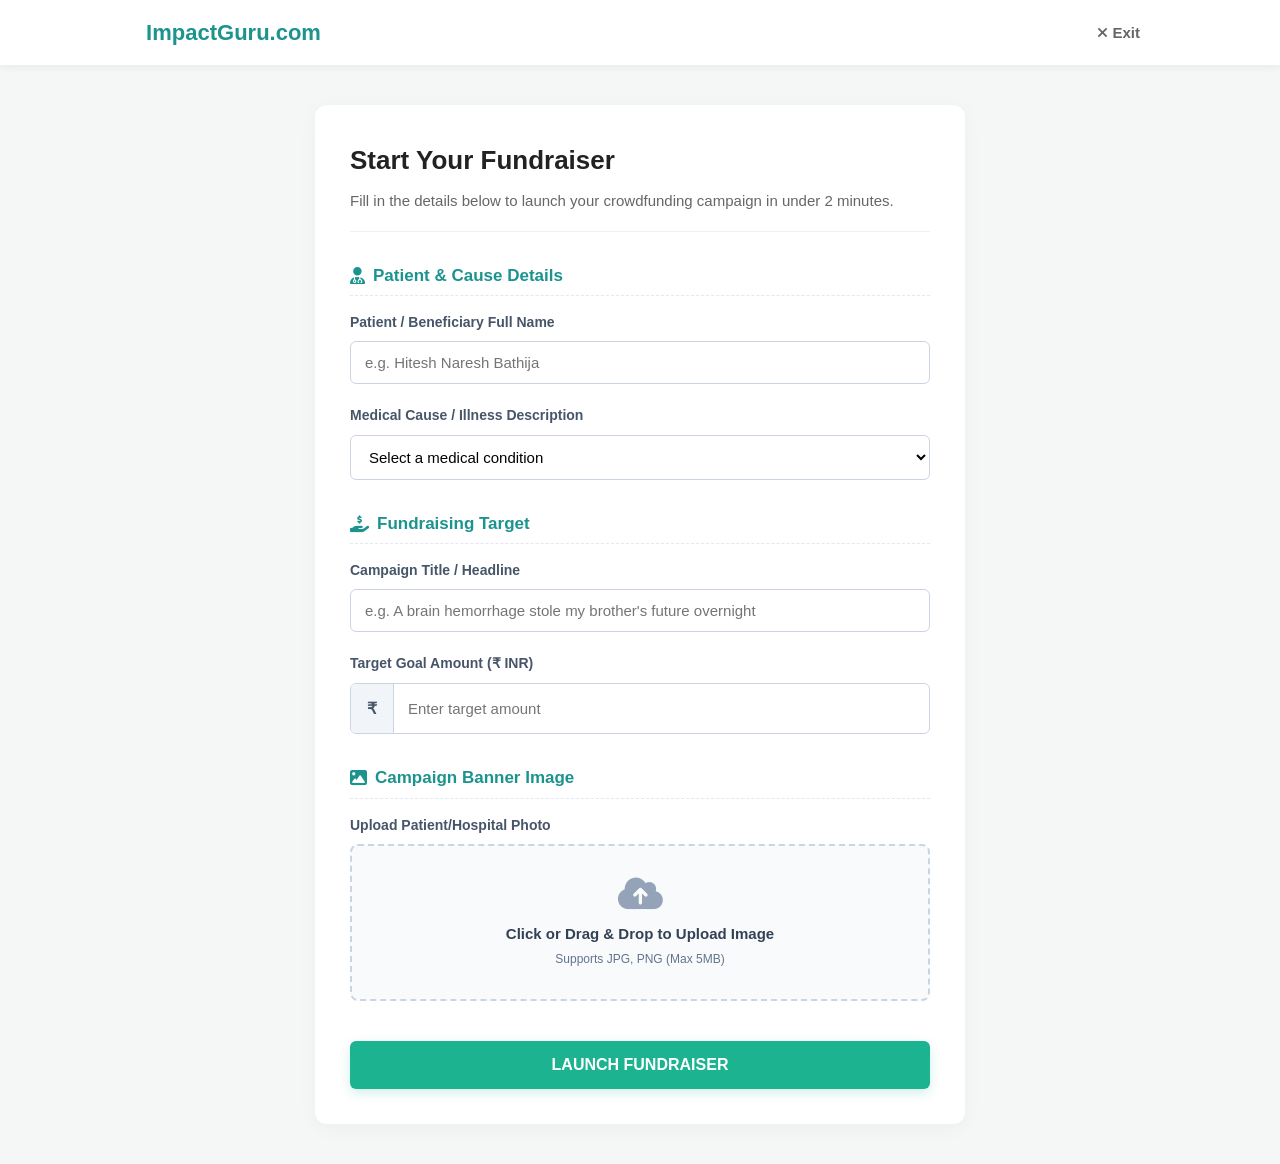
==== create-campaign.html @ 2aebf459 "login form and campaign validation" ====
<!DOCTYPE html>
<html lang="en">
<head>
    <meta charset="UTF-8">
    <meta name="viewport" content="width=device-width, initial-scale=1.0">
    <title>Start a Fundraiser - ImpactGuru</title>
    <link rel="stylesheet" href="https://cdnjs.cloudflare.com/ajax/libs/font-awesome/6.4.0/css/all.min.css">
    <link rel="stylesheet" href="style.css">
</head>
<body class="campaign-form-body">

    <header class="form-header">
        <div class="form-header-container">
            <a href="index.html" class="form-logo">
                <i class="fa-solid fa-plus-medical logo-cross"></i> ImpactGuru<span class="logo-com">.com</span>
            </a>
            <a href="index.html" class="exit-btn"><i class="fa-solid fa-xmark"></i> Exit</a>
        </div>
    </header>

    <main class="form-page-wrapper">
        <div class="form-card">
            
            <div class="form-card-header">
                <h2>Start Your Fundraiser</h2>
                <p>Fill in the details below to launch your crowdfunding campaign in under 2 minutes.</p>
            </div>

            <form id="campaign-creation-form" novalidate>
                
                <div class="form-section">
                    <h3><i class="fa-solid fa-user-doctor"></i> Patient & Cause Details</h3>
                    
                    <div class="input-field-group">
                        <label for="patient-name">Patient / Beneficiary Full Name</label>
                        <input type="text" id="patient-name" placeholder="e.g. Hitesh Naresh Bathija" required>
                        <span class="validation-error-text" id="patient-name-error">Please enter the patient's full name.</span>
                    </div>

                    <div class="input-field-group">
                        <label for="medical-cause">Medical Cause / Illness Description</label>
                        <select id="medical-cause" required>
                            <option value="" disabled selected>Select a medical condition</option>
                            <option value="brain-hemorrhage">Brain Hemorrhage / Neurology</option>
                            <option value="sma">Spinal Muscular Atrophy (SMA 1)</option>
                            <option value="cancer">Cancer / Oncology Treatment</option>
                            <option value="accident">Accident / Emergency Trauma</option>
                            <option value="other">Other Medical Condition</option>
                        </select>
                        <span class="validation-error-text" id="medical-cause-error">Please select a valid medical cause.</span>
                    </div>
                </div>

                <div class="form-section">
                    <h3><i class="fa-solid fa-hand-holding-dollar"></i> Fundraising Target</h3>

                    <div class="input-field-group">
                        <label for="campaign-title">Campaign Title / Headline</label>
                        <input type="text" id="campaign-title" placeholder="e.g. A brain hemorrhage stole my brother's future overnight" required>
                        <span class="validation-error-text" id="campaign-title-error">Please create a compelling campaign headline (minimum 15 characters).</span>
                    </div>

                    <div class="input-field-group">
                        <label for="target-amount">Target Goal Amount (₹ INR)</label>
                        <div class="currency-input-wrapper">
                            <span class="currency-prefix">₹</span>
                            <input type="number" id="target-amount" placeholder="Enter target amount" min="1000" required>
                        </div>
                        <span class="validation-error-text" id="target-amount-error">Please enter a valid target goal amount (minimum ₹1,000).</span>
                    </div>
                </div>

                <div class="form-section">
                    <h3><i class="fa-solid fa-image"></i> Campaign Banner Image</h3>
                    <div class="input-field-group">
                        <label>Upload Patient/Hospital Photo</label>
                        <div class="upload-dropzone" id="image-dropzone">
                            <input type="file" id="campaign-image" accept="image/*" hidden required>
                            <i class="fa-solid fa-cloud-arrow-up upload-icon"></i>
                            <p class="upload-main-text">Click or Drag & Drop to Upload Image</p>
                            <p class="upload-sub-text">Supports JPG, PNG (Max 5MB)</p>
                            <div class="image-preview-holder" id="preview-container">
                                <img src="" alt="Preview" id="upload-preview">
                                <button type="button" class="remove-img-btn" id="remove-preview-btn">&times;</button>
                            </div>
                        </div>
                        <span class="validation-error-text" id="campaign-image-error">Please upload a valid campaign cover photo.</span>
                    </div>
                </div>

                <button type="submit" class="launch-campaign-btn">LAUNCH FUNDRAISER</button>

            </form>
        </div>
    </main>

    <script src="campaign-validation.js"></script>
</body>
</html>
---- style.css ----
/* --- RESET & UTILITIES --- */
        * {
            margin: 0;
            padding: 0;
            box-sizing: border-box;
            font-family: Arial, sans-serif;
        }
        body {
            background-color: #f4ebeb;
            color: #333;
            line-height: 1.6;
        }
        a {
            text-decoration: none;
            color: inherit;
        }

        /* --- STICKY NAVIGATION BAR --- */
        .navbar {
            display: flex;
            justify-content: space-between;
            align-items: center;
            padding: 15px 5%;
            background: #ecfcda;
            box-shadow: 0 2px 5px rgba(0,0,0,0.05);
            position: sticky;
            top: 0;
            z-index: 1000;
        }
        .logo img {
            width: 160px;
            display: block;
        }
        .menu-toggle {
            display: none;
            font-size: 24px;
            cursor: pointer;
            color: #333;
        }
        .nav-menu {
            display: flex;
            align-items: center;
            gap: 20px;
        }
        .search-container {
            position: relative;
            display: flex;
            align-items: center;
        }
        .search-container input {
            padding: 8px 16px 8px 35px;
            border: 1px solid #ccc;
            border-radius: 20px;
            font-size: 14px;
            outline: none;
            width: 200px;
            transition: all 0.3s ease;
        }
        .search-container input:focus {
            border-color: #20b2aa;
            width: 240px;
        }
        .search-container .fa-magnifying-glass {
            position: absolute;
            left: 12px;
            color: #888;
        }
        .nav-menu .link {
            font-size: 14px;
            font-weight: 600;
            color: #444;
            transition: color 0.2s;
        }
        .nav-menu .link:hover {
            color: #1c938e;
        }
        .help-btn {
            background-color: #ce891a;
            color: #fff;
            border: none;
            padding: 8px 18px;
            font-weight: 600;
            border-radius: 25px;
            cursor: pointer;
            transition: background 0.2s, transform 0.1s;
        }
        .help-btn:hover {
            background-color: #b57511;
            transform: translateY(-1px);
        }
        .nav-right-icons {
            display: flex;
            align-items: center;
            gap: 15px;
            font-size: 15px;
        }

        /* --- HERO PROMO BANNER --- */
        .promo-banner {
            background-color: #299859;
            color: #fff;
            text-align: center;
            padding: 12px 20px;
            font-size: 14px;
            box-shadow: 0 2px 4px rgba(0,0,0,0.1);
        }
        .promo-banner a {
            color: #fff;
            text-decoration: underline;
            font-weight: bold;
            margin-left: 5px;
        }

        /* --- MAIN CONTENT WRAPPER --- */
        .container {
            max-width: 1200px;
            margin: 20px auto;
            padding: 0 20px;
        }
        .campaign-title {
            text-align: center;
            margin: 25px 0;
            font-size: 28px;
            font-weight: bold;
            color: #222;
        }

        /* --- TWO-COLUMN GRID --- */
        .main-grid {
            display: grid;
            grid-template-columns: 2fr 1fr;
            gap: 30px;
            margin-bottom: 30px;
        }

        /* Left Side Cards */
        .card {
            background: #fff;
            border-radius: 8px;
            padding: 20px;
            margin-bottom: 20px;
            box-shadow: 0 2px 8px rgba(0,0,0,0.05);
        }
        .main-image {
            width: 100%;
            border-radius: 6px;
            display: block;
        }

        /* Right Side Widget Box */
        .donation-box {
            background: #fff;
            border-radius: 8px;
            padding: 25px;
            position: sticky;
            top: 90px;
            height: fit-content;
            box-shadow: 0 4px 12px rgba(0,0,0,0.08);
        }
        
        /* --- PROGRESS METER & STATS --- */
        .progress-container {
            margin: 15px 0;
        }
        .custom-progress-bar {
            background: #e0e0e0;
            border-radius: 10px;
            height: 12px;
            width: 100%;
            overflow: hidden;
            margin-bottom: 8px;
        }
        .progress-fill {
            background: #ff8502;
            height: 100%;
            width: 41%; /* Dynamic bar width matching stats */
        }
        
        /* --- ACTION BUTTONS --- */
        .btn-donate {
            background-color: #ff8502;
            color: white;
            border: none;
            width: 100%;
            padding: 15px;
            font-size: 18px;
            font-weight: bold;
            border-radius: 30px;
            cursor: pointer;
            margin: 15px 0;
            box-shadow: 0 4px 10px rgba(255, 133, 2, 0.3);
        }
        .btn-donate span {
            display: block;
            font-size: 11px;
            font-weight: normal;
            opacity: 0.9;
        }
        .btn-share {
            background-color: #4267B2;
            color: white;
            border: none;
            width: 100%;
            padding: 14px;
            font-size: 16px;
            font-weight: bold;
            border-radius: 30px;
            cursor: pointer;
            box-shadow: 0 4px 10px rgba(66, 103, 178, 0.3);
        }

        /* --- GALLERY AND PROFILES GRID --- */
        .meta-info-section {
            display: grid;
            grid-template-columns: 1fr 1fr;
            gap: 20px;
            margin-top: 20px;
        }
        .gallery-thumbs {
            display: flex;
            gap: 10px;
            margin: 10px 0 20px 0;
        }
        .gallery-thumbs img {
            width: 70px;
            height: 55px;
            object-fit: cover;
            border-radius: 4px;
            border: 1px solid #ccc;
        }
        .info-profile {
            border-top: 1px solid #eee;
            padding-top: 12px;
            margin-top: 12px;
        }
        .info-profile p {
            margin-bottom: 4px;
            font-size: 14px;
        }

        /* QR Payment Box */
        .qr-box {
            text-align: center;
            border: 1px dashed #bbb;
            padding: 15px;
            border-radius: 6px;
            background: #fafafa;
        }
        .qr-box img {
            width: 130px;
            margin: 10px 0;
        }
        .qr-box p {
            font-size: 11px;
            color: #666;
            line-height: 1.4;
        }

        /* --- BOTTOM FOOTER BANNER --- */
        .bottom-banner {
            background-color: #32C785;
            padding: 30px;
            text-align: center;
            margin-top: 40px;
        }
        .btn-footer {
            background: #fff;
            border: none;
            color: #32C785;
            padding: 15px 40px;
            font-size: 20px;
            font-weight: bold;
            border-radius: 30px;
            cursor: pointer;
            box-shadow: 0 4px 10px rgba(0,0,0,0.1);
        }

       /* --- MEDIA QUERIES (MOBILE RESPONSIVENESS) --- */
@media screen and (max-width: 992px) {
    .menu-toggle {
        display: block;
    }
    
    .nav-menu {
        display: flex;
        flex-direction: column;
        position: absolute;
        top: 100%;
        left: 0;
        width: 100%;
        background-color: #ecfcda;
        padding: 20px;
        padding-bottom: 40px; /* FIXED: Adds breathing space at the bottom for dropdown mechanics */
        gap: 15px;
        box-shadow: 0 4px 8px rgba(0,0,0,0.1);
        align-items: stretch;
        z-index: 9999;        /* FIXED: Keeps the entire nav drawer on top of page cards */
        
        /* Hidden states */
        max-height: 0;
        opacity: 0;
        overflow: hidden;
        transition: max-height 0.3s ease-in-out, opacity 0.2s ease;
    }
    
    .nav-menu.active {
        max-height: 600px; /* FIXED: Increased slightly to comfortably room expanded contents */
        opacity: 1;
        overflow: visible; /* FIXED: Critical so dropdown menus aren't cut off inside the drawer */
    }
    
    .search-container input {
        width: 100%;
    }
    
    .search-container input:focus {
        width: 100%;
    }
    
    .nav-right-icons {
        display: flex;
        gap: 20px;
        justify-content: center;
        padding-top: 15px;
        border-top: 1px solid #d4ebd2;
    }
    
    /* FIXED: Force currency menu to open UPWARDS on mobile layouts so it stays inside view */
    .currency-dropdown .dropdown-menu {
        bottom: 100%;
        top: auto;
        margin-bottom: 10px;
        box-shadow: 0px -4px 12px rgba(0, 0, 0, 0.15);
    }
    
    /* Forces the layout to collapse into 1 stacked column on mobile/tablet */
    .main-grid {
        grid-template-columns: 1fr; 
        gap: 20px;
    }
    
    .donation-box {
        position: static;
    }
}

@media screen and (max-width: 600px) {
    .meta-info-section {
        grid-template-columns: 1fr;
    }
    .campaign-title {
        font-size: 22px;
    }
}


/*--popup modal styles--*/
.modal-overlay {
    position: fixed;
    top: 0;
    left: 0;
    width: 100%;
    height: 100%;
    background-color: rgba(0, 0, 0, 0.6);
    z-index: 10000; /* FIXED: Kept higher than mobile menu layer (9999) */
    display: flex;
    justify-content: center;
    align-items: center;
    opacity: 0;
    pointer-events: none;
    transition: opacity 0.3s ease;
}

.modal-overlay.show {
    opacity: 1;
    pointer-events: auto;
}

.modal-box {
    background: #fff;
    width: 90%;
    max-width: 450px;
    border-radius: 12px;
    overflow: hidden;
    position: relative;
    box-shadow: 0 10px 25px rgba(0,0,0,0.3);
    display: flex;
    flex-direction: column;
    animation: popupScale 0.3s ease-out;
}

@keyframes popupScale {
    from { transform: scale(0.9); opacity: 0; }
    to { transform: scale(1); opacity: 1; }
}

/* Close icon positioning directly on top of everything */
.modal-close {
    position: absolute;
    top: 12px;
    right: 15px;
    font-size: 28px;
    font-weight: bold;
    color: #fff;
    cursor: pointer;
    z-index: 100;
    line-height: 1;
    text-shadow: 0 1px 4px rgba(0,0,0,0.6);
    transition: color 0.2s;
}
.modal-close:hover {
    color: #ff8502;
}

/* Handles banner grouping */
.modal-banner-section {
    position: relative;
    width: 100%;
    background: #000;
}

.modal-img {
    width: 100%;
    height: auto;
    display: block;
    opacity: 0.85; /* Darkens image slightly so white text pops */
}

/* Positions text overlay precisely at the bottom left of the image container */
.modal-image-overlay {
    position: absolute;
    bottom: 0;
    left: 0;
    width: 100%;
    padding: 20px;
    background: linear-gradient(transparent, rgba(0,0,0,0.85));
    box-sizing: border-box;
}

.modal-image-overlay h2 {
    color: #fff;
    font-size: 16px;
    font-weight: bold;
    line-height: 1.4;
    margin-bottom: 10px;
}

.modal-save-btn {
    background: #e53935;
    color: #fff;
    border: none;
    padding: 6px 16px;
    font-size: 11px;
    font-weight: bold;
    border-radius: 4px;
    cursor: pointer;
    letter-spacing: 0.5px;
}

/* Lower descriptive content container */
.modal-content {
    padding: 25px 20px;
    text-align: center;
    background: #fff;
}

.modal-heading-text {
    font-size: 14px;
    color: #666;
    margin-bottom: 6px;
}

.modal-patient-name {
    font-size: 18px;
    font-weight: bold;
    color: #222;
    margin-bottom: 20px;
}

.modal-donate-btn {
    background-color: #ff8502;
    color: white;
    border: none;
    width: 100%;
    max-width: 280px;
    padding: 12px;
    font-size: 16px;
    font-weight: bold;
    border-radius: 25px;
    cursor: pointer;
    box-shadow: 0 4px 10px rgba(255, 133, 2, 0.25);
    display: inline-block;
}

.modal-or {
    margin: 10px 0;
    font-size: 12px;
    color: #999;
}

.modal-alt-amount {
    color: #1c938e;
    font-weight: bold;
    font-size: 14px;
    text-decoration: none;
    display: inline-block;
}
.modal-alt-amount:hover {
    text-decoration: underline;
}


/* --- NAVBAR DROPDOWN SYSTEM --- */

/* Parent wrapper alignment context */
.dropdown {
    position: relative;
    display: inline-block;
}

.dropdown-trigger {
    display: flex;
    align-items: center;
    gap: 4px;
    cursor: pointer;
    padding: 5px 0;
    font-weight: 600;
    color: #444;
}

.arrow-icon {
    font-size: 11px;
    transition: transform 0.2s ease;
}

/* Hidden container card directly beneath the element link */
.dropdown-menu {
    display: none;
    position: absolute;
    top: 100%;
    right: 0;
    background-color: #ffffff;
    min-width: 130px;
    box-shadow: 0px 4px 12px rgba(0, 0, 0, 0.15);
    border-radius: 6px;
    padding: 6px 0;
    z-index: 1500;
    border: 1px solid #e2e8f0;
}

/* Fixed sizing layout configuration specific to the long currencies menu */
.scrollable-menu {
    min-width: 110px;
    max-height: 240px;
    overflow-y: auto; /* Adds a clean vertical scrollbar */
}

/* Single line context options row styling */
.dropdown-item {
    display: flex;
    align-items: center;
    gap: 10px;
    padding: 10px 16px;
    font-size: 14px;
    color: #333333;
    font-weight: 500;
    text-align: left;
    transition: background 0.2s ease, color 0.2s ease;
}

.dropdown-item:hover {
    background-color: #f7fafc;
    color: #1c938e;
}

.dropdown-item i {
    font-size: 14px;
    width: 16px;
    text-align: center;
    color: #718096;
}

/* --- TRIGGER ACTION: VISIBLE STATES ON HOVER --- */
.dropdown:hover .dropdown-menu {
    display: block;
}

/* Subtle accent transformation trick flipping the dropdown arrow upwards */
.dropdown:hover .arrow-icon {
    transform: rotate(180deg);
}

/* Quick custom styling fix for scrolling bars inside the currency card */
.scrollable-menu::-webkit-scrollbar {
    width: 6px;
}
.scrollable-menu::-webkit-scrollbar-thumb {
    background-color: #cbd5e0;
    border-radius: 3px;
}


/* ==========================================================================
   CAMPAIGN CREATION FORM STYLES
   ========================================================================== */

.campaign-form-body {
    background-color: #f4f7f6;
    margin: 0;
    font-family: 'Segoe UI', Arial, sans-serif;
}

.form-header {
    background: #ffffff;
    box-shadow: 0 2px 8px rgba(0,0,0,0.06);
    padding: 15px 20px;
    position: sticky;
    top: 0;
    z-index: 1000;
}

.form-header-container {
    max-width: 1000px;
    margin: 0 auto;
    display: flex;
    justify-content: space-between;
    align-items: center;
}

.form-logo {
    font-size: 22px;
    font-weight: 700;
    color: #1c938e;
    text-decoration: none;
}

.exit-btn {
    text-decoration: none;
    color: #666;
    font-weight: 600;
    font-size: 15px;
    transition: color 0.2s;
}
.exit-btn:hover {
    color: #ef4444;
}

.form-page-wrapper {
    padding: 40px 20px;
    display: flex;
    justify-content: center;
}

.form-card {
    background: #ffffff;
    width: 100%;
    max-width: 650px;
    border-radius: 12px;
    box-shadow: 0 4px 20px rgba(0,0,0,0.04);
    padding: 35px;
    box-sizing: border-box;
}

.form-card-header {
    margin-bottom: 30px;
    border-bottom: 1px solid #eef2f5;
    padding-bottom: 20px;
}

.form-card-header h2 {
    color: #222;
    font-size: 26px;
    margin-bottom: 8px;
}

.form-card-header p {
    color: #666;
    font-size: 15px;
    line-height: 1.4;
}

.form-section {
    margin-bottom: 30px;
}

.form-section h3 {
    font-size: 17px;
    color: #1c938e;
    margin-bottom: 15px;
    display: flex;
    align-items: center;
    gap: 8px;
    border-bottom: 1px dashed #e2e8f0;
    padding-bottom: 6px;
}

.input-field-group {
    margin-bottom: 20px;
    display: flex;
    flex-direction: column;
}

.input-field-group label {
    font-size: 14px;
    font-weight: 600;
    color: #475569;
    margin-bottom: 8px;
}

.input-field-group input[type="text"],
.input-field-group input[type="number"],
.input-field-group select {
    padding: 12px 14px;
    border: 1px solid #cbd5e1;
    border-radius: 6px;
    font-size: 15px;
    outline: none;
    transition: border-color 0.2s;
    background: #fff;
}

.input-field-group input:focus,
.input-field-group select:focus {
    border-color: #1c938e;
}

/* Custom layout setup for currency prefix symbol inside target box */
.currency-input-wrapper {
    display: flex;
    align-items: center;
    border: 1px solid #cbd5e1;
    border-radius: 6px;
    overflow: hidden;
}
.currency-input-wrapper:focus-within {
    border-color: #1c938e;
}
.currency-prefix {
    background: #f1f5f9;
    padding: 12px 16px;
    font-weight: bold;
    color: #475569;
    border-right: 1px solid #cbd5e1;
}
.currency-input-wrapper input {
    border: none !important;
    flex: 1;
}

/* Drag and drop image visual area styling rules */
.upload-dropzone {
    border: 2px dashed #cbd5e1;
    border-radius: 8px;
    padding: 30px;
    text-align: center;
    background: #f8fafc;
    cursor: pointer;
    position: relative;
    transition: background 0.2s, border-color 0.2s;
}
.upload-dropzone:hover {
    background: #f1f5f9;
    border-color: #1c938e;
}
.upload-icon {
    font-size: 36px;
    color: #94a3b8;
    margin-bottom: 10px;
}
.upload-main-text {
    font-size: 15px;
    font-weight: 600;
    color: #334155;
    margin-bottom: 4px;
}
.upload-sub-text {
    font-size: 12px;
    color: #64748b;
}

/* Hidden dynamic preview box element layer container rules */
.image-preview-holder {
    display: none;
    position: absolute;
    top: 0;
    left: 0;
    width: 100%;
    height: 100%;
    background: #fff;
    border-radius: 8px;
    overflow: hidden;
    padding: 8px;
    box-sizing: border-box;
}
#upload-preview {
    width: 100%;
    height: 100%;
    object-fit: cover;
    border-radius: 6px;
}
.remove-img-btn {
    position: absolute;
    top: 12px;
    right: 12px;
    background: rgba(0,0,0,0.7);
    color: #fff;
    border: none;
    width: 28px;
    height: 28px;
    border-radius: 50%;
    font-size: 18px;
    cursor: pointer;
    line-height: 24px;
}

/* Validation error labels placeholder engine styles */
.validation-error-text {
    color: #ef4444;
    font-size: 13px;
    font-weight: 500;
    margin-top: 5px;
    display: none;
}

.launch-campaign-btn {
    width: 100%;
    background: #1cb390;
    color: #fff;
    border: none;
    padding: 15px;
    font-size: 16px;
    font-weight: 700;
    border-radius: 6px;
    cursor: pointer;
    box-shadow: 0 4px 12px rgba(28, 179, 144, 0.2);
    margin-top: 10px;
    transition: background 0.2s;
}
.launch-campaign-btn:hover {
    background: #179d7e;
}

@media (max-width: 768px) {
    .form-card {
        padding: 20px;
    }
}
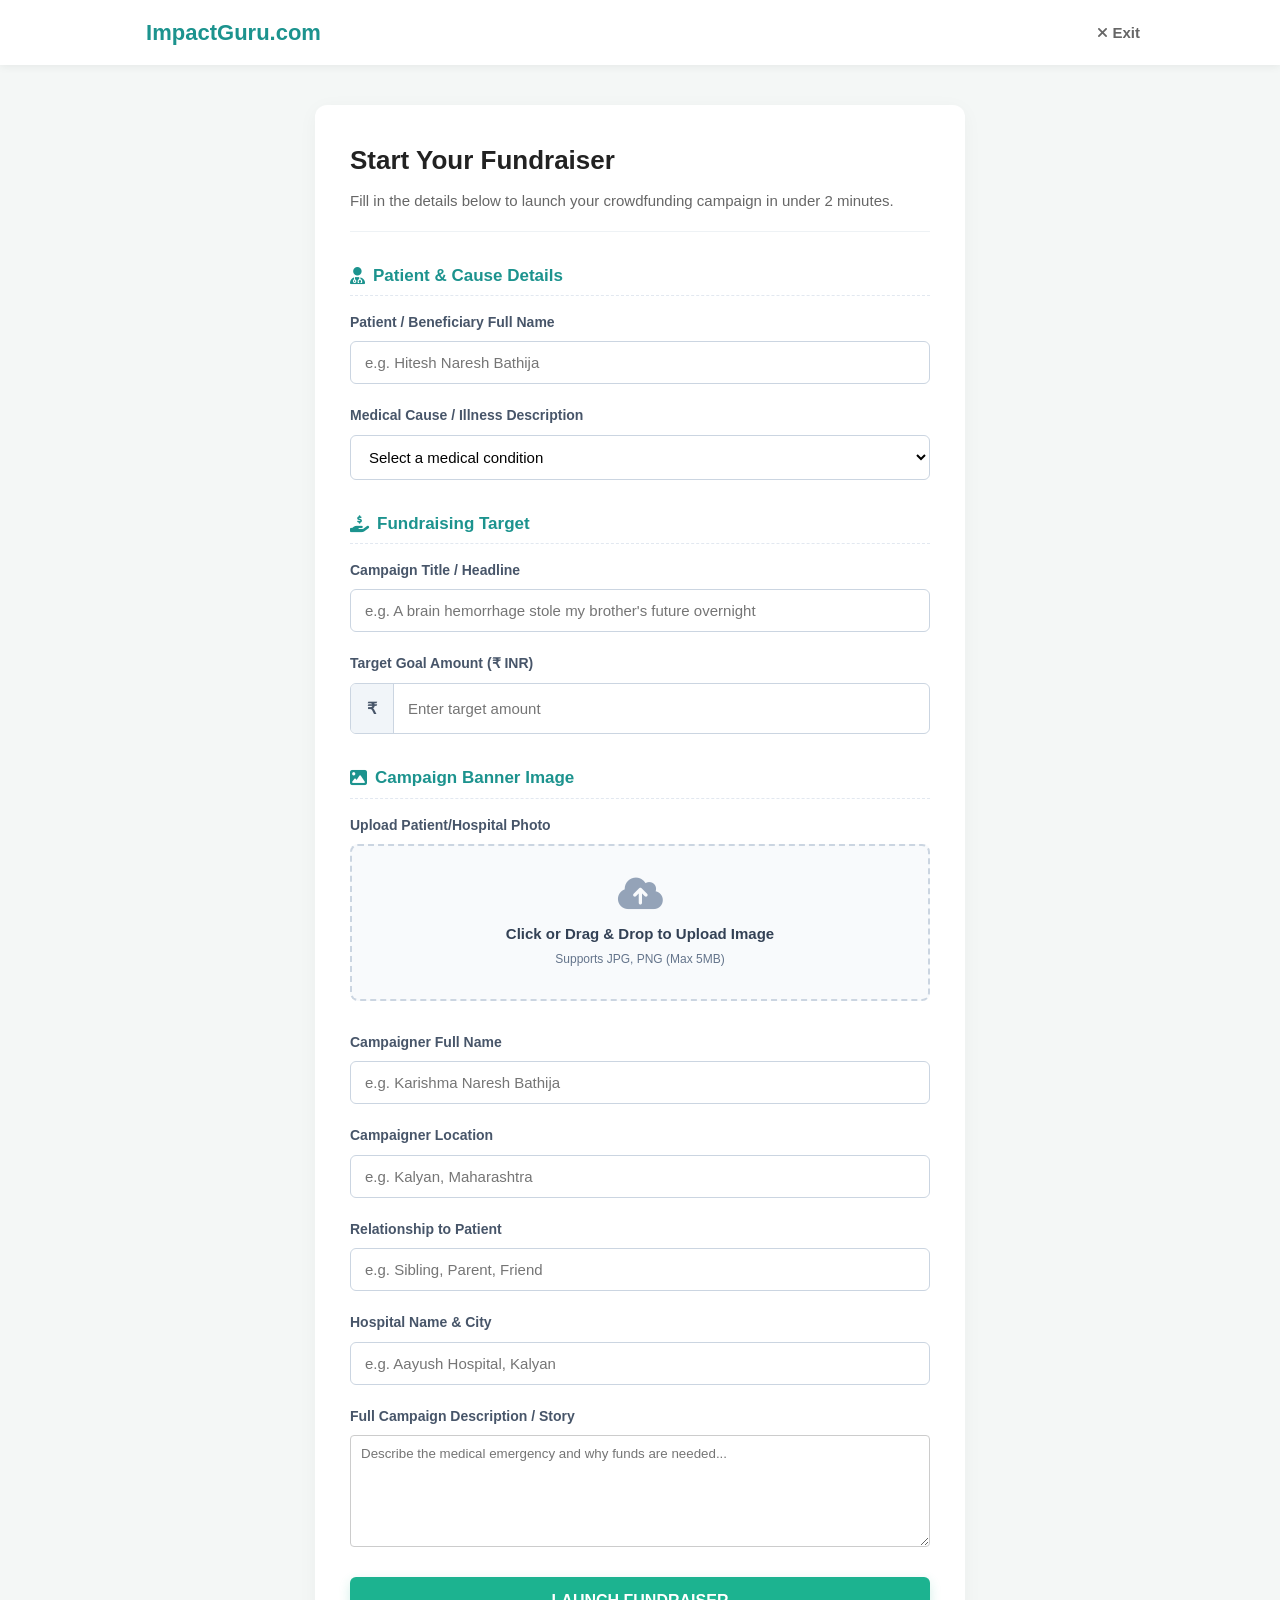
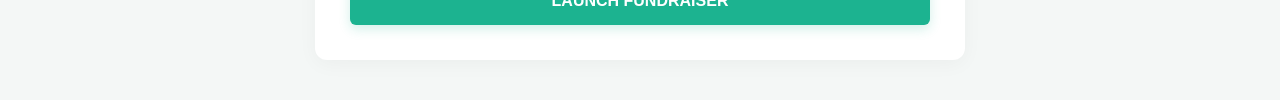
==== commit 39b6631a: "dynamic" ====
--- a/create-campaign.html
+++ b/create-campaign.html
@@ -11,10 +11,10 @@
 
     <header class="form-header">
         <div class="form-header-container">
-            <a href="index.html" class="form-logo">
+            <a href="index.php" class="form-logo">
                 <i class="fa-solid fa-plus-medical logo-cross"></i> ImpactGuru<span class="logo-com">.com</span>
             </a>
-            <a href="index.html" class="exit-btn"><i class="fa-solid fa-xmark"></i> Exit</a>
+            <a href="index.php" class="exit-btn"><i class="fa-solid fa-xmark"></i> Exit</a>
         </div>
     </header>
 
@@ -26,20 +26,20 @@
                 <p>Fill in the details below to launch your crowdfunding campaign in under 2 minutes.</p>
             </div>
 
-            <form id="campaign-creation-form" novalidate>
+            <form action="create_campaign.php" method="POST" enctype="multipart/form-data" id="campaign-creation-form" novalidate >
                 
                 <div class="form-section">
                     <h3><i class="fa-solid fa-user-doctor"></i> Patient & Cause Details</h3>
                     
                     <div class="input-field-group">
                         <label for="patient-name">Patient / Beneficiary Full Name</label>
-                        <input type="text" id="patient-name" placeholder="e.g. Hitesh Naresh Bathija" required>
+                        <input type="text" id="patient-name" name="patient_name" placeholder="e.g. Hitesh Naresh Bathija" required>
                         <span class="validation-error-text" id="patient-name-error">Please enter the patient's full name.</span>
                     </div>
 
                     <div class="input-field-group">
                         <label for="medical-cause">Medical Cause / Illness Description</label>
-                        <select id="medical-cause" required>
+                        <select id="medical-cause" name="medical_cause" required>
                             <option value="" disabled selected>Select a medical condition</option>
                             <option value="brain-hemorrhage">Brain Hemorrhage / Neurology</option>
                             <option value="sma">Spinal Muscular Atrophy (SMA 1)</option>
@@ -56,7 +56,7 @@
 
                     <div class="input-field-group">
                         <label for="campaign-title">Campaign Title / Headline</label>
-                        <input type="text" id="campaign-title" placeholder="e.g. A brain hemorrhage stole my brother's future overnight" required>
+                        <input type="text" id="campaign-title" name="title" placeholder="e.g. A brain hemorrhage stole my brother's future overnight" required>
                         <span class="validation-error-text" id="campaign-title-error">Please create a compelling campaign headline (minimum 15 characters).</span>
                     </div>
 
@@ -64,7 +64,7 @@
                         <label for="target-amount">Target Goal Amount (₹ INR)</label>
                         <div class="currency-input-wrapper">
                             <span class="currency-prefix">₹</span>
-                            <input type="number" id="target-amount" placeholder="Enter target amount" min="1000" required>
+                            <input type="number" id="target-amount" name="target_amount" placeholder="Enter target amount" min="1000" required>
                         </div>
                         <span class="validation-error-text" id="target-amount-error">Please enter a valid target goal amount (minimum ₹1,000).</span>
                     </div>
@@ -75,7 +75,7 @@
                     <div class="input-field-group">
                         <label>Upload Patient/Hospital Photo</label>
                         <div class="upload-dropzone" id="image-dropzone">
-                            <input type="file" id="campaign-image" accept="image/*" hidden required>
+                            <input type="file" id="campaign-image" name="banner_image" accept="image/*" hidden required>
                             <i class="fa-solid fa-cloud-arrow-up upload-icon"></i>
                             <p class="upload-main-text">Click or Drag & Drop to Upload Image</p>
                             <p class="upload-sub-text">Supports JPG, PNG (Max 5MB)</p>
@@ -88,12 +88,37 @@
                     </div>
                 </div>
 
+                <div class="input-field-group">
+                    <label for="campaigner-name">Campaigner Full Name</label>
+                    <input type="text" id="campaigner-name" name="campaigner_name" placeholder="e.g. Karishma Naresh Bathija" required>
+                </div>
+
+                <div class="input-field-group">
+                    <label for="campaigner-location">Campaigner Location</label>
+                    <input type="text" id="campaigner-location" name="campaigner_location" placeholder="e.g. Kalyan, Maharashtra" required>
+                </div>
+
+                <div class="input-field-group">
+                    <label for="relationship">Relationship to Patient</label>
+                    <input type="text" id="relationship" name="relationship" placeholder="e.g. Sibling, Parent, Friend" required>
+                </div>
+
+                <div class="input-field-group">
+                    <label for="hospital-name">Hospital Name & City</label>
+                    <input type="text" id="hospital-name" name="hospital_name" placeholder="e.g. Aayush Hospital, Kalyan" required>
+                </div>
+
+                <div class="input-field-group">
+                    <label for="campaign-story">Full Campaign Description / Story</label>
+                    <textarea id="campaign-story" name="campaign_story" rows="6" placeholder="Describe the medical emergency and why funds are needed..." required style="width: 100%; padding: 10px; border: 1px solid #ccc; border-radius: 4px;"></textarea>
+                </div>
+
                 <button type="submit" class="launch-campaign-btn">LAUNCH FUNDRAISER</button>
 
             </form>
         </div>
     </main>
 
-    <script src="campaign-validation.js"></script>
+ <script src="campaign-validation.js"></script> 
 </body>
 </html>
--- a/style.css
+++ b/style.css
@@ -178,6 +178,9 @@
         
         /* --- ACTION BUTTONS --- */
         .btn-donate {
+            display: block;
+            text-align: center;
+            box-sizing: border-box;
             background-color: #ff8502;
             color: white;
             border: none;
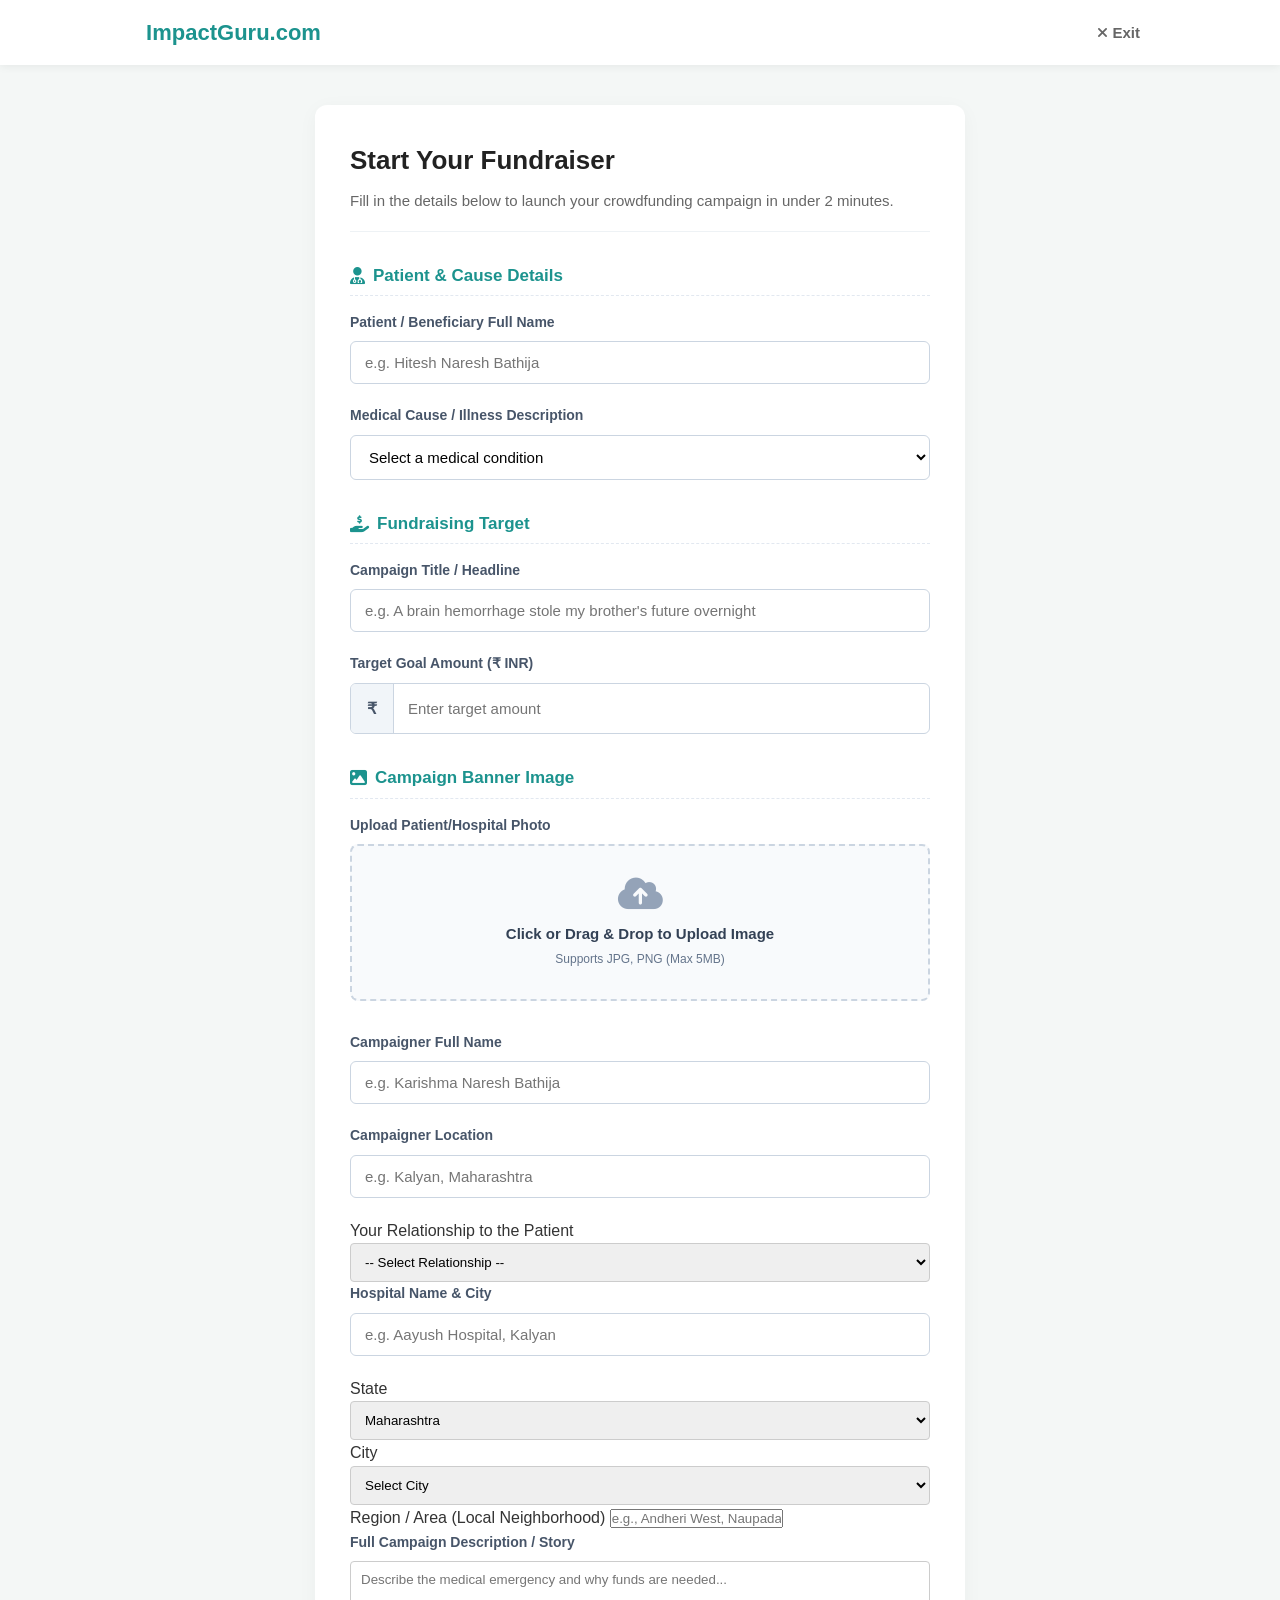
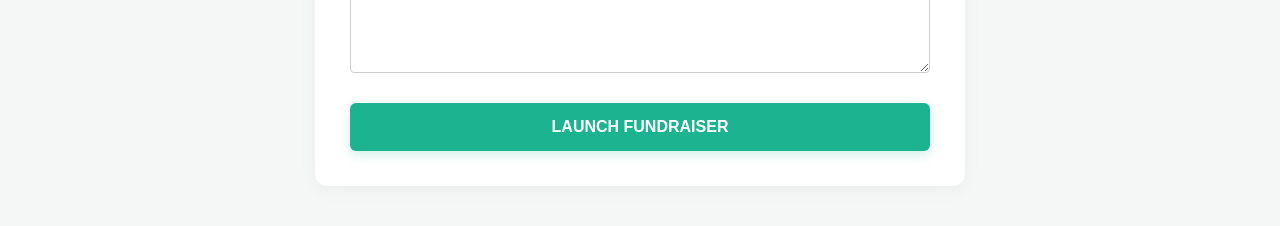
==== commit f37201df: "created dybamic" ====
--- a/create-campaign.html
+++ b/create-campaign.html
@@ -6,6 +6,7 @@
     <title>Start a Fundraiser - ImpactGuru</title>
     <link rel="stylesheet" href="https://cdnjs.cloudflare.com/ajax/libs/font-awesome/6.4.0/css/all.min.css">
     <link rel="stylesheet" href="style.css">
+    <link rel="icon" type="image/x-icon" href="./images/icon.png">
 </head>
 <body class="campaign-form-body">
 
@@ -98,15 +99,51 @@
                     <input type="text" id="campaigner-location" name="campaigner_location" placeholder="e.g. Kalyan, Maharashtra" required>
                 </div>
 
-                <div class="input-field-group">
-                    <label for="relationship">Relationship to Patient</label>
-                    <input type="text" id="relationship" name="relationship" placeholder="e.g. Sibling, Parent, Friend" required>
+                <div class="form-group">
+                    <label for="relationship">Your Relationship to the Patient</label>
+                    <select id="relationship" name="relationship" required style="width: 100%; padding: 10px; border: 1px solid #ccc; border-radius: 4px;">
+                        <option value="">-- Select Relationship --</option>
+                        <option value="1">Father</option>
+                        <option value="2">Mother</option>
+                        <option value="3">Sibling (Brother/Sister)</option>
+                        <option value="4">Spouse (Husband/Wife)</option>
+                        <option value="5">Child (Son/Daughter)</option>
+                        <option value="6">Friend / Relative / Other</option>
+                    </select>
                 </div>
 
                 <div class="input-field-group">
                     <label for="hospital-name">Hospital Name & City</label>
                     <input type="text" id="hospital-name" name="hospital_name" placeholder="e.g. Aayush Hospital, Kalyan" required>
                 </div>
+
+
+                <div class="form-group">
+                    <label for="campaign-state">State</label>
+                    <select id="campaign-state" name="state" required style="width: 100%; padding: 10px; border: 1px solid #ccc; border-radius: 4px;">
+                        <option value="Maharashtra">Maharashtra</option>
+                        <option value="Gujarat">Gujarat</option>
+                        <option value="Karnataka">Karnataka</option>
+                    </select>
+                </div>
+
+                <div class="form-group">
+                    <label for="campaign-city">City</label>
+                    <select id="campaign-city" name="city" required style="width: 100%; padding: 10px; border: 1px solid #ccc; border-radius: 4px;">
+                        <option value="">Select City</option>
+                        <option value="Mumbai">Mumbai</option>
+                        <option value="Thane">Thane</option>
+                        <option value="Kalyan">Kalyan</option>
+                        <option value="Navi Mumbai">Navi Mumbai</option>
+                        <option value="Pune">Pune</option>
+                    </select>
+                </div>
+
+                <div class="form-group">
+                    <label for="campaign-region">Region / Area (Local Neighborhood)</label>
+                    <input type="text" id="campaign-region" name="region_area" placeholder="e.g., Andheri West, Naupada, Khadakpada" required>
+                </div>
+
 
                 <div class="input-field-group">
                     <label for="campaign-story">Full Campaign Description / Story</label>
